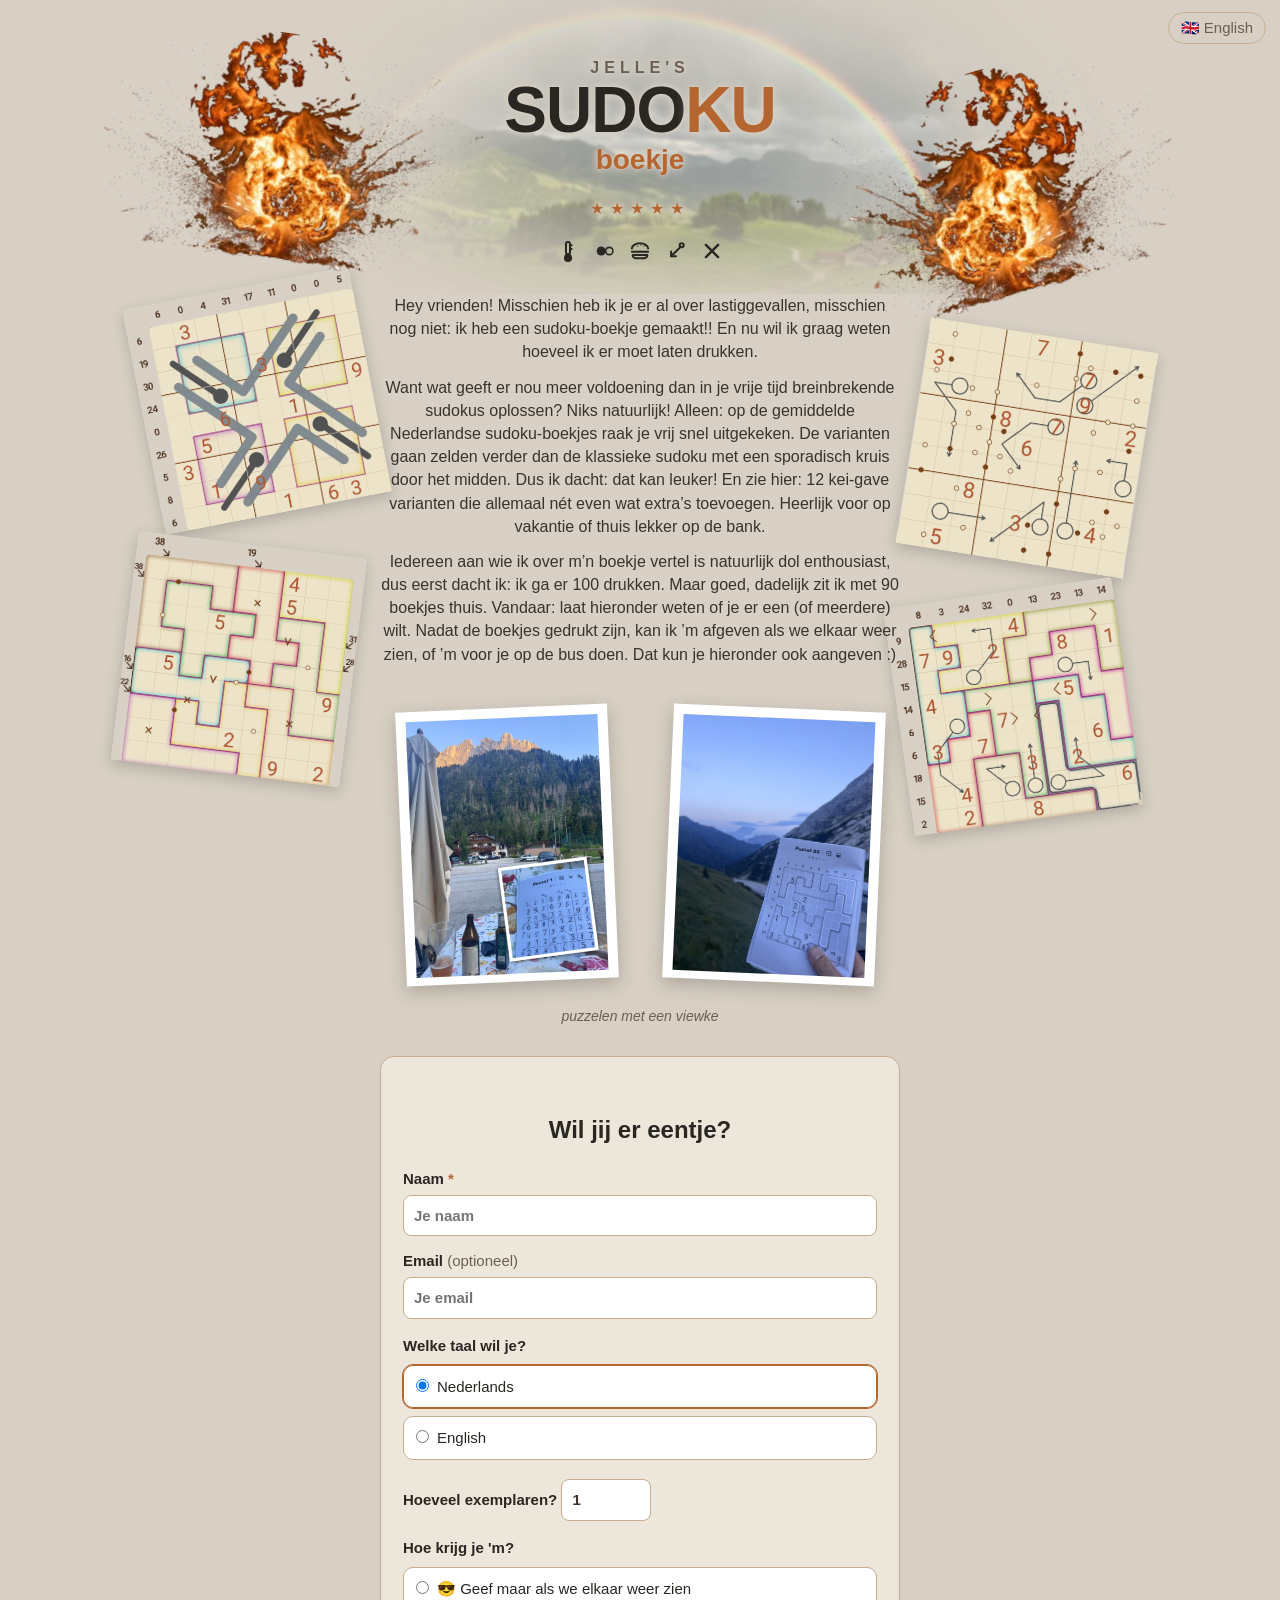
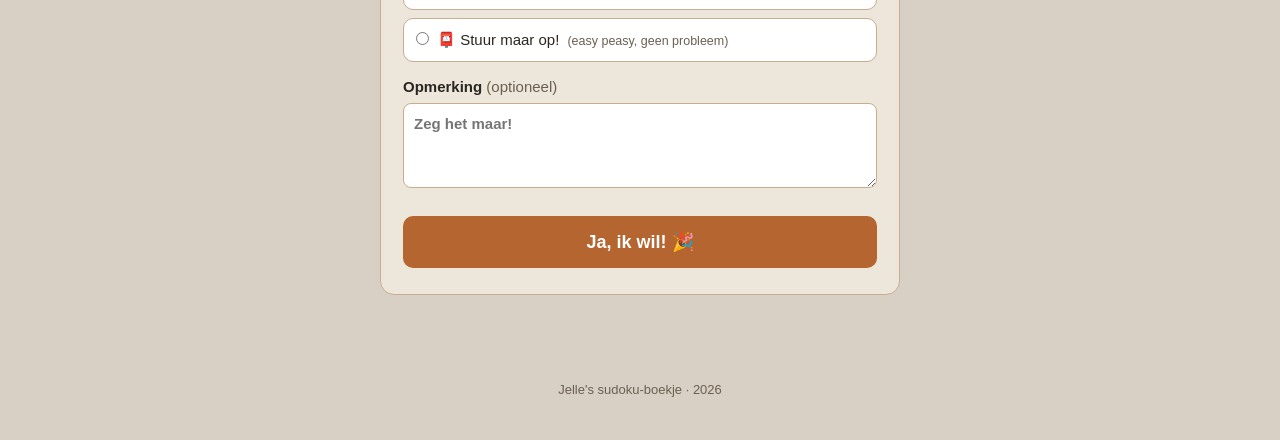
==== index.html @ 90aee845 "Detonate the cover explosions on load, then let them smoulder Each blast bursts from a point out pas" ====
<!doctype html>
<html lang="nl">
<head>
<meta charset="utf-8">
<!-- Fixed width, not device-width: phones render the laptop layout, scaled to
     fit. This width sets how large everything is on a phone: smaller number =
     more zoomed in. iOS Safari ignores initial-scale when width is a fixed value,
     so the width is the only working lever. Pinch-zoom stays available. -->
<meta name="viewport" content="width=900">
<title>Jelle's sudoku-boekje — wil jij er één?</title>
<meta property="og:title" content="Jelle's sudoku-boekje">
<meta property="og:description" content="12 kei-gave sudoku-varianten, van Ezel tot Eindbaas. Wil jij er één?">
<link rel="stylesheet" href="style.css">
</head>
<body>
<a class="lang-toggle" href="en/">🇬🇧 English</a>

<!-- Outside .cover on purpose: its overflow:hidden would clip the blasts at the
     cover's edge, so they could never expand over the intro text and grids. -->
<img class="deco deco-boom deco-boom-l" src="assets/boom.webp" alt="" aria-hidden="true">
<img class="deco deco-boom deco-boom-r" src="assets/boom.webp" alt="" aria-hidden="true">

<header class="cover">
<img class="deco deco-rainbow" src="assets/rainbow.webp" alt="" aria-hidden="true">
  <div class="cv-van">Jelle's</div>
  <div class="cv-big">SUDO<span class="o">KU</span></div>
  <div class="cv-boekje">boekje</div>
  <div class="cv-stars">★★★★★</div>
  <div class="cv-icons">
    <img src="assets/icons/thermo.svg" alt=""><img src="assets/icons/stip.svg" alt="">
    <img src="assets/icons/burger.svg" alt=""><img src="assets/icons/pijl.svg" alt="">
    <img src="assets/icons/kruis.svg" alt="">
  </div>
</header>

<main>
  <section class="intro">
    <p>Hey vrienden! Misschien heb ik je er al over lastiggevallen, misschien
      nog niet: ik heb een sudoku-boekje gemaakt!! En nu wil ik graag weten
      hoeveel ik er moet laten drukken.</p>
    <p>Want wat geeft er nou meer voldoening dan in je vrije tijd breinbrekende
      sudokus oplossen? Niks natuurlijk! Alleen: op de gemiddelde Nederlandse
      sudoku-boekjes raak je vrij snel uitgekeken. De varianten gaan zelden
      verder dan de klassieke sudoku met een sporadisch kruis door het midden.
      Dus ik dacht: dat kan leuker! En zie hier: 12 kei-gave varianten die
      allemaal nét even wat extra’s toevoegen. Heerlijk voor op vakantie of
      thuis lekker op de bank.</p>
    <p>Iedereen aan wie ik over m’n boekje vertel is natuurlijk dol enthousiast,
      dus eerst dacht ik: ik ga er 100 drukken. Maar goed, dadelijk zit ik met 90
      boekjes thuis. Vandaar: laat hieronder weten of je er een (of meerdere) wilt.
      Nadat de boekjes gedrukt zijn, kan ik ’m afgeven als we elkaar weer zien,
      of ’m voor je op de bus doen. Dat kun je hieronder ook aangeven :)</p>
  </section>

  <section class="photos">
    <figure class="polaroid">
      <img src="assets/photo.jpg" alt="Het boekje op tafel, met de bergen op de achtergrond">
    </figure>
    <figure class="polaroid">
      <img src="assets/photo-2.jpg" alt="Puzzel 35 half opgelost, omhooggehouden bij een bergpas in de schemering">
    </figure>
    <p class="photos-caption">puzzelen met een viewke</p>
  </section>

  <section class="taster">
    <h2>Een voorproefje</h2>
    <div class="grids">
      <img src="assets/grid-1.png" alt="Sudoku-variant uit het boekje: windoku met thermometers">
      <img src="assets/grid-2.png" alt="Sudoku-variant uit het boekje: puzzelception met XV en stippen">
      <img src="assets/grid-3.png" alt="Sudoku-variant uit het boekje: stippen en pijlen">
      <img src="assets/grid-4.png" alt="Sudoku-variant uit het boekje: puzzelception met burgers en groter-dan">
    </div>
  </section>

  <section class="signup panel">
    <h2>Wil jij er eentje?</h2>
    <form id="interest-form">
      <label>Naam <span class="req">*</span>
        <input name="name" required autocomplete="name" placeholder="Je naam">
      </label>
      <label>Email <span class="opt">(optioneel)</span>
        <input name="contact" autocomplete="email" placeholder="Je email">
      </label>
      <fieldset>
        <legend>Welke taal wil je?</legend>
        <label class="choice"><input type="radio" name="booklet_lang" value="nl" checked> Nederlands</label>
        <label class="choice"><input type="radio" name="booklet_lang" value="en"> English</label>
      </fieldset>
      <label>Hoeveel exemplaren?
        <input type="number" name="copies" value="1" min="1" max="10">
      </label>
      <fieldset>
        <legend>Hoe krijg je 'm?</legend>
        <label class="choice"><input type="radio" name="delivery" value="catch" required>
          😎 Geef maar als we elkaar weer zien</label>
        <label class="choice"><input type="radio" name="delivery" value="post">
          📮 Stuur maar op! <small>(easy peasy, geen probleem)</small></label>
      </fieldset>
      <div id="address-fields" hidden>
        <label>Straat + huisnummer <input name="street" autocomplete="street-address"></label>
        <label>Postcode <input name="postcode" autocomplete="postal-code"></label>
        <label>Plaats <input name="city" autocomplete="address-level2"></label>
        <label>Land <input name="country" value="Nederland" autocomplete="country-name"></label>
      </div>
      <label>Opmerking <span class="opt">(optioneel)</span>
        <textarea name="comment" rows="3" placeholder="Zeg het maar!"></textarea>
      </label>
      <div class="hp" aria-hidden="true">
        <input name="website" tabindex="-1" autocomplete="off">
      </div>
      <button type="submit">Ja, ik wil! 🎉</button>
      <p id="form-error" hidden>Oeps, dat ging mis. Probeer het nog eens,
        of stuur me gewoon even een berichtje!</p>
    </form>
    <div id="form-thanks" hidden>🎉 Gelukt! Je staat op de lijst. Dank u wel!</div>
  </section>
</main>

<footer>Jelle's sudoku-boekje · 2026</footer>
<script src="site.js"></script>
</body>
</html>
---- style.css ----
:root{
  --bg:#D8D0C4; --ink:#2A2622; --text:#3A332B; --muted:#6A5F52;
  --accent:#B5652F; --form-scale:1; --panel:#EDE6DA; --border:#C9AC8E; --faded:#B9AE9D;
  --boom-burst:2400ms;  /* bang plus cool-down; the bang itself is the first ~quarter */
  --boom-peak:1.74;     /* how far the blast swells at detonation; it always settles back to 1 */
  --boom-offset:544px;  /* distance from centre to each blast; smaller pulls them inward */
}
*{box-sizing:border-box}
body{margin:0;background:var(--bg);color:var(--text);
     font-family:"Avenir Next",Arial,sans-serif;line-height:1.45;
     /* The blasts now sit outside .cover and swell past the page edges, so the
        page itself does the horizontal cropping the cover used to do. */
     overflow-x:hidden}
main{max-width:560px;margin:0 auto;padding:0 20px 60px}

/* Sits on top of the corner bang, so it needs its own chip to stay readable. */
.lang-toggle{position:absolute;top:12px;right:14px;z-index:2;font-size:15px;
             color:var(--muted);text-decoration:none;
             background:var(--bg);border:1px solid var(--border);
             border-radius:999px;padding:4px 12px}
.lang-toggle:hover{color:var(--accent);border-color:var(--accent)}

/* Cover header: booklet cover at roughly half scale */
.cover{position:relative;text-align:center;padding:56px 16px 30px;color:var(--ink);
  overflow:hidden}
/* A rainbow rising out of the top-left corner and a comic bang top-right, both
   purely decorative. overflow:hidden on .cover is what crops them to the corner
   and keeps them from widening the page. */
/* Real photos rather than drawings. The bang is a true transparent cutout; the
   rainbow keeps its sky (a rainbow cannot be cut out — it IS sky) and instead has
   its edges faded so it melts into the page. */
.deco{position:absolute;pointer-events:none;z-index:0;height:auto}
/* Rainbow: large and deliberately faint, centred behind the wordmark. */
/* The arc's apex sits at ~41.5% of the photo, not 50%. Shifting by that as a
   percentage of the element's own width (rather than a pixel nudge) keeps the arc
   on the centre line at ANY width, mobile included. */
.deco-rainbow{width:820px;left:50%;top:-30px;
  transform:translateX(-41.5%) rotate(2deg);opacity:.55;filter:blur(1px);
  /* The cover crops whatever hangs below it, which would cut the photo's fade
     mid-way and leave a hard seam. This dissolves the bottom first. */
  -webkit-mask-image:linear-gradient(to bottom,#000 48%,transparent 86%);
  mask-image:linear-gradient(to bottom,#000 48%,transparent 86%)}
/* A blast either side of the title, each leaning against the grid below it
   (grid 1 leans -11deg, grid 3 leans +9deg). The right one is mirrored so the
   pair are not identical twins. The offsets are measured from the centre, so
   both stay clear of the letters at every width. */
/* Detonate on load, then keep smouldering. Both animations use the standalone
   scale/rotate properties, which apply ON TOP OF `transform`, so each blast keeps
   the tilt and mirror set below instead of having it overwritten per keyframe.
   z-index puts the fire in front of everything on the page, including the intro
   text and the grids, so the blast reads as being nearer the viewer. */
.deco-boom{width:384px;z-index:10;
  animation:boom-burst var(--boom-burst) ease-out both,
            boom-glow 4.5s ease-in-out infinite}
/* One animation covers the whole arc: a fast bang that overshoots well past full
   size, then a long cool-down that drifts back down and lands exactly on the
   glow's resting values, so the handover to the loop is invisible. */
@keyframes boom-burst{
  0%   {scale:.15; opacity:0; rotate:var(--boom-drift);       filter:brightness(1.75) saturate(1.5)}
  8%   {opacity:1}
  22%  {scale:var(--boom-peak); rotate:var(--boom-drift);     filter:brightness(1.5)  saturate(1.4)}
  45%  {scale:1.14;                                           filter:brightness(1.26) saturate(1.22)}
  70%  {scale:1.05;                                           filter:brightness(1.12) saturate(1.1)}
  100% {scale:1;   opacity:1; rotate:0deg;                    filter:brightness(1)    saturate(1)}
}
/* Uneven stops rather than a clean sine, so the smoulder flickers instead of
   pulsing mechanically. */
@keyframes boom-glow{
  0%,100%{scale:1;     rotate:0deg;    filter:brightness(1)    saturate(1)}
  30%    {scale:1.03;  rotate:.4deg;   filter:brightness(1.14) saturate(1.12)}
  55%    {scale:1.008; rotate:-.2deg;  filter:brightness(1.04) saturate(1.03)}
  78%    {scale:1.022; rotate:.25deg;  filter:brightness(1.1)  saturate(1.08)}
}
/* Offsets grow with the width, so the blasts stay clear of the letters. */
/* Drift direction and the stagger differ per side, so the two read as separate
   bangs and never breathe in sync afterwards. */
.deco-boom-l{top:34px;left:calc(50% - var(--boom-offset));transform:rotate(8deg);
  --boom-drift:3deg;animation-delay:0ms,var(--boom-burst)}
/* Tilted right-side-up. The steeper angle swings the low corner ~23px further
   down, so top drops 94 -> 71 to keep that corner at the same height as before,
   roughly level with where the rainbow's mask fades out. */
.deco-boom-r{top:71px;right:calc(50% - var(--boom-offset));transform:rotate(-16deg) scaleX(-1);
  /* Glow picks up the instant this side's bang ends (250ms later than the left).
     The two stay out of phase through a different loop length, not a later start,
     which would leave the blast frozen in between. */
  --boom-drift:-3deg;animation-delay:250ms,calc(var(--boom-burst) + 250ms);
  animation-duration:var(--boom-burst),5300ms}
/* Cover text paints over the decoration, plus a halo in the page colour so the
   letters keep their contrast where they cross a photo. Invisible against the
   plain background. */
.cover > div{position:relative;z-index:1;
  text-shadow:0 0 12px var(--bg),0 0 6px var(--bg),0 0 2px var(--bg)}
/* A phone cover is nearly all wordmark, so they shrink and hug the edges more. */
/* No room to flank a full-width wordmark on a phone, so the blasts tuck into the
   top corners and the rainbow still sits centred behind. */
@media(max-width:560px){
  .deco-rainbow{width:470px;top:4px;opacity:.5}
  .deco-boom{width:198px}
  .deco-boom-l{top:6px;left:-74px}
  .deco-boom-r{top:2px;right:-70px}
}
.cv-van{font-size:16px;color:var(--muted);letter-spacing:5px;
        text-transform:uppercase;font-weight:700;margin-bottom:4px}
.cv-big{font-size:64px;font-weight:800;line-height:.86;letter-spacing:-1px}
.cv-big .o{color:var(--accent)}
.cv-boekje{font-size:28px;font-weight:800;color:var(--accent);margin-top:2px}
.cv-stars{font-size:16px;letter-spacing:6px;color:var(--accent);margin-top:16px}
.cv-icons{display:flex;justify-content:center;gap:10px;margin-top:18px}
.cv-icons img{width:26px;height:26px}

.intro p{font-size:16px;margin:0 0 12px;text-align:center}

.polaroid{margin:34px auto;width:min(240px,70%);background:#fff;
  padding:10px 10px 8px;box-shadow:0 6px 18px rgba(42,38,34,.25);
  transform:rotate(-2.5deg)}
.polaroid img{width:100%;display:block}
/* Two snapshots: stacked on a phone, side by side once there is room. Opposite
   tilts so they read as a pair dropped down, not a tidy row. */
.photos{display:grid;justify-items:center}
.photos .polaroid{margin:22px 0 0}
.photos .polaroid:nth-child(2){transform:rotate(2.5deg)}
@media(min-width:520px){
  .photos{grid-template-columns:1fr 1fr;gap:8px;align-items:start}
  .photos .polaroid{width:min(240px,94%);margin:30px 0 0}
}
/* Tight under the pair, so it reads as their caption and not a stray line. */
.photos-caption{grid-column:1/-1;text-align:center;font-style:italic;
  font-size:14px;color:var(--muted);margin:10px 0 0}

.taster h2,.signup h2{font-size:24px;font-weight:800;color:var(--ink);
  text-align:center;margin:36px 0 20px}
/* Snapshots dropped on a table: every grid sits askew, none the same angle.
   Single column by default; the cap stops the grid ballooning on wide phones
   and then shrinking again when the second column arrives. */
.grids{display:grid;grid-template-columns:1fr;gap:20px;
  justify-items:center;padding:4px 0 12px}
.grids img{width:min(260px,74%);
  box-shadow:0 5px 14px rgba(42,38,34,.22);transition:transform .25s ease}
/* One angle per position — update these if the grid count changes. */
.grids img:nth-child(1){transform:rotate(-5deg) translateX(-5%)}
.grids img:nth-child(2){transform:rotate(4.5deg) translateX(5%)}
.grids img:nth-child(3){transform:rotate(3.5deg) translateX(-4%)}
.grids img:nth-child(4){transform:rotate(-4.5deg) translateX(4%)}
/* Two columns only once a tilted grid fits without corners meeting in the
   gutter. main caps at 560px, so the column is (520 - gap) / 2 = 252px; a 220px
   box turned 5.5deg spans ~241px, leaving a few px of slack either side. */
@media(min-width:560px){
  .grids{grid-template-columns:1fr 1fr;gap:30px 16px}
  .grids img{width:220px}
  .grids img:nth-child(1){transform:rotate(-5.5deg) translateY(6px)}
  .grids img:nth-child(2){transform:rotate(4deg) translateY(-9px)}
  .grids img:nth-child(3){transform:rotate(3deg) translateY(4px)}
  .grids img:nth-child(4){transform:rotate(-4.5deg) translateY(-6px)}
}
/* Wide screens only: the text column is capped at 560px, so a laptop leaves
   ~300px of empty margin either side. Tuck the grids into that margin around the
   intro, turned harder, overlapping the column edge but stopping inside its
   padding so no letters end up on top of a grid. The heading goes away since
   they are decoration here, not a gallery. 1120px is the width where the
   outermost rotated corner still clears the viewport edge.
   Phones get this layout too, and that is deliberate: the fixed 1120px viewport
   means a phone always satisfies this test, so it sees the same scattered
   arrangement shrunk down. Do not gate this on pointer or hover capability. */
/* Same idea at the phone's 900px viewport, where only ~170px of margin exists
   either side: smaller grids, pulled closer. The 1120 block below overrides these
   with the roomier laptop values. */
@media(min-width:900px){
  main{position:relative}
  .taster h2{display:none}
  .taster{margin-top:0}
  .grids{display:block;padding:0;height:0}
  .grids img{position:absolute;width:145px;transition:transform .3s ease}
  .grids img:nth-child(1){top:-8px;   left:-140px; transform:rotate(-11deg)}
  .grids img:nth-child(2){top:250px;  left:-150px; transform:rotate(7deg)}
  .grids img:nth-child(3){top:40px;   right:-145px;transform:rotate(9deg)}
  .grids img:nth-child(4){top:298px;  right:-135px;transform:rotate(-8deg)}
}
@media(min-width:1120px){
  main{position:relative}
  /* Slightly narrower pair here, so the tilted photo corners keep clear of the
     grids now sitting in the margins. */
  .photos .polaroid{width:min(212px,94%)}
  .photos{gap:14px}
  .intro p{position:relative;z-index:1}
  .taster h2{display:none}
  .taster{margin-top:0}
  .grids{display:block;padding:0;height:0}
  .grids img{position:absolute;width:230px;transition:transform .3s ease}
  .grids img:nth-child(1){top:-8px;   left:-218px; transform:rotate(-11deg)}
  .grids img:nth-child(2){top:250px;  left:-236px; transform:rotate(7deg)}
  .grids img:nth-child(3){top:40px;   right:-222px;transform:rotate(9deg)}
  .grids img:nth-child(4){top:298px;  right:-208px;transform:rotate(-8deg)}
}
/* Straighten on hover, so a curious mouse gets a readable grid. Pointer devices
   only: on a phone :hover latches after a tap and the grid stays crooked-fixed. */
@media(hover:hover){.grids img:hover{transform:rotate(0) scale(1.03)}}
@media(prefers-reduced-motion:reduce){
  .grids img{transition:none}
  /* Blasts render in their final state: no detonation, no smoulder. */
  .deco-boom{animation:none}
}

.panel{background:var(--panel);border:1.5px solid var(--border);
  border-radius:14px;padding:20px 22px 26px;margin-top:30px}
form label{display:block;margin:14px 0 0;font-weight:700;color:var(--ink);font-size:15px}
form .opt{font-weight:400;color:var(--muted)} form .req{color:var(--accent)}
input,textarea{width:100%;margin-top:5px;padding:9px 10px;font:inherit;
  color:var(--text);background:#fff;border:1.3px solid var(--border);border-radius:8px}
input:focus,textarea:focus{outline:2px solid var(--accent);border-color:var(--accent)}
fieldset{border:none;margin:16px 0 0;padding:0}
legend{font-weight:700;color:var(--ink);font-size:15px;padding:0}
fieldset label{font-weight:400;margin:8px 0 0}
.choice{display:flex;gap:8px;align-items:baseline;background:#fff;
  border:1.3px solid var(--border);border-radius:10px;padding:10px 12px;cursor:pointer}
.choice:has(input:checked){border-color:var(--accent);outline:1.5px solid var(--accent)}
.choice input{width:auto;margin:0} .choice small{color:var(--muted)}
#address-fields{margin-top:4px;padding-left:10px;border-left:3px solid var(--border)}
input[type=number]{width:90px}
button[type=submit]{display:block;width:100%;margin-top:22px;padding:13px;
  font:inherit;font-size:18px;font-weight:800;color:#fff;cursor:pointer;
  background:var(--accent);border:none;border-radius:10px}
button[type=submit]:disabled{opacity:.6;cursor:wait}
#form-error{color:#a03123;font-weight:700;margin:12px 0 0}
#form-thanks{text-align:center;font-size:20px;font-weight:800;color:var(--ink);padding:26px 0}
.hp{position:absolute;left:-5000px;top:-5000px}

/* On a phone the whole 900px page is squeezed, so the form is scaled back up by
   the factor site.js measures. Sizes are written as the size we want RENDERED
   times that factor, so portrait, landscape and every screen size land the same.
   The panel also breaks out of the 560px text column: at 520px it would render
   only ~180px wide on a phone, which no font size can make typeable. */
.small-screen{--form-scale:var(--form-scale-base, 1)}
/* The blast peaks twice as large on a phone, where the whole page is shrunk to fit
   and a laptop-sized detonation reads as a flicker in the corner. It still settles
   back to the same resting size. */
.small-screen{--boom-peak:2.9;--boom-offset:435px}
/* Left blast sits a touch lower here, so the pair are not level on the phone. */
.small-screen .deco-boom-l{top:46px}
/* The signup section runs 20% below that: still typeable, less dominant. Scoped
   as a variable so everything in it scales together, and so the shared
   photos-caption below keeps the page-wide factor. Width and offset shrink with
   it, staying centred in the 900px layout. */
.small-screen .signup{--form-scale:calc(var(--form-scale-base, 1) * 0.8);
  width:688px;margin-left:-84px;
  padding:calc(20px * var(--form-scale)) calc(22px * var(--form-scale))
          calc(26px * var(--form-scale));
  border-radius:calc(14px * var(--form-scale))}
.small-screen .signup h2{font-size:calc(24px * var(--form-scale));
  margin:0 0 calc(20px * var(--form-scale))}
.small-screen form label,.small-screen legend{font-size:calc(15px * var(--form-scale));
  margin-top:calc(14px * var(--form-scale))}
.small-screen input,.small-screen textarea{font-size:calc(16px * var(--form-scale));
  padding:calc(9px * var(--form-scale)) calc(10px * var(--form-scale));
  border-radius:calc(8px * var(--form-scale));margin-top:calc(5px * var(--form-scale))}
.small-screen input[type=number]{width:calc(90px * var(--form-scale))}
.small-screen .choice{padding:calc(10px * var(--form-scale)) calc(12px * var(--form-scale));
  border-radius:calc(10px * var(--form-scale));gap:calc(8px * var(--form-scale))}
.small-screen .choice input{width:calc(16px * var(--form-scale));
  height:calc(16px * var(--form-scale))}
.small-screen button[type=submit]{font-size:calc(18px * var(--form-scale));
  padding:calc(13px * var(--form-scale));border-radius:calc(10px * var(--form-scale));
  margin-top:calc(22px * var(--form-scale))}
.small-screen #form-error{font-size:calc(15px * var(--form-scale))}
.small-screen #form-thanks{font-size:calc(20px * var(--form-scale));
  padding:calc(26px * var(--form-scale)) 0}
.small-screen .photos-caption{font-size:calc(14px * var(--form-scale))}

.confetti{position:fixed;inset:0;pointer-events:none;z-index:99}
footer{text-align:center;color:var(--muted);font-size:13px;padding:26px 0 40px}
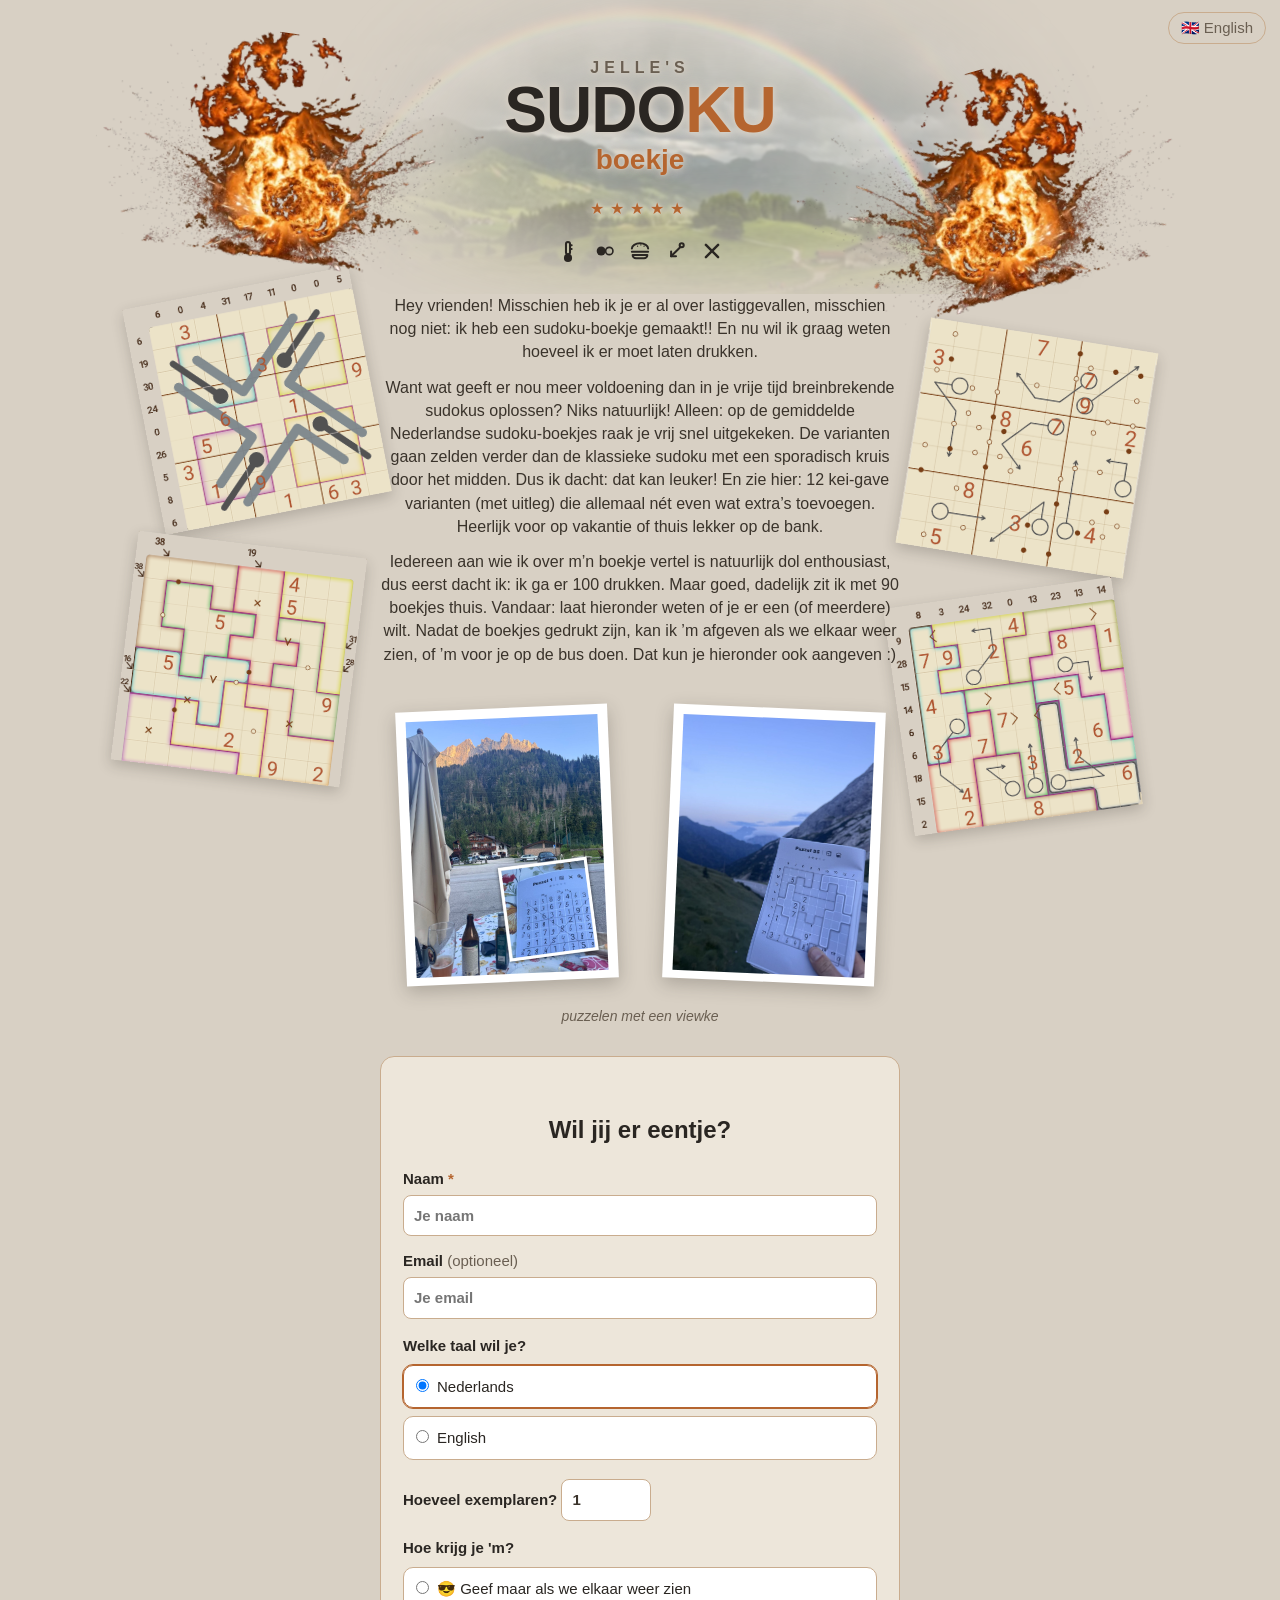
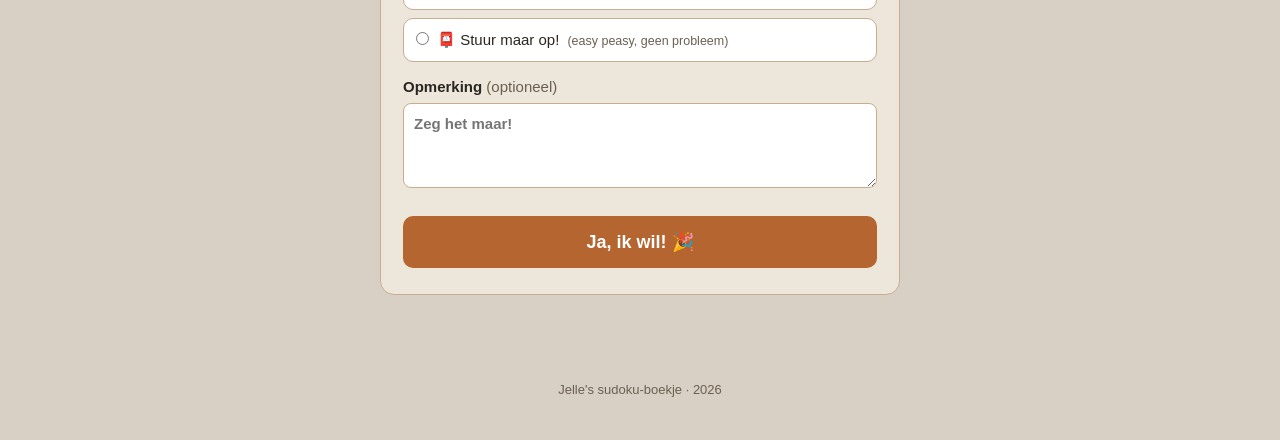
==== commit dae35d87: "Mention the variants come with instructions; drop "seriously"" ====
--- a/index.html
+++ b/index.html
@@ -42,9 +42,9 @@
       sudokus oplossen? Niks natuurlijk! Alleen: op de gemiddelde Nederlandse
       sudoku-boekjes raak je vrij snel uitgekeken. De varianten gaan zelden
       verder dan de klassieke sudoku met een sporadisch kruis door het midden.
-      Dus ik dacht: dat kan leuker! En zie hier: 12 kei-gave varianten die
-      allemaal nét even wat extra’s toevoegen. Heerlijk voor op vakantie of
-      thuis lekker op de bank.</p>
+      Dus ik dacht: dat kan leuker! En zie hier: 12 kei-gave varianten (met
+      uitleg) die allemaal nét even wat extra’s toevoegen. Heerlijk voor op
+      vakantie of thuis lekker op de bank.</p>
     <p>Iedereen aan wie ik over m’n boekje vertel is natuurlijk dol enthousiast,
       dus eerst dacht ik: ik ga er 100 drukken. Maar goed, dadelijk zit ik met 90
       boekjes thuis. Vandaar: laat hieronder weten of je er een (of meerdere) wilt.
--- a/style.css
+++ b/style.css
@@ -234,14 +234,16 @@
    and a laptop-sized detonation reads as a flicker in the corner. It still settles
    back to the same resting size. */
 .small-screen{--boom-peak:2.9;--boom-offset:435px}
-/* Left blast sits a touch lower here, so the pair are not level on the phone. */
-.small-screen .deco-boom-l{top:46px}
+/* Both sit a little higher than on a laptop, and the left one stays lower than the
+   right so the pair are not level. */
+.small-screen .deco-boom-l{top:31px}
+.small-screen .deco-boom-r{top:56px}
 /* The signup section runs 20% below that: still typeable, less dominant. Scoped
    as a variable so everything in it scales together, and so the shared
    photos-caption below keeps the page-wide factor. Width and offset shrink with
    it, staying centred in the 900px layout. */
-.small-screen .signup{--form-scale:calc(var(--form-scale-base, 1) * 0.8);
-  width:688px;margin-left:-84px;
+.small-screen .signup{--form-scale:calc(var(--form-scale-base, 1) * 0.64);
+  width:550px;margin-left:-15px;
   padding:calc(20px * var(--form-scale)) calc(22px * var(--form-scale))
           calc(26px * var(--form-scale));
   border-radius:calc(14px * var(--form-scale))}
@@ -263,7 +265,7 @@
 .small-screen #form-error{font-size:calc(15px * var(--form-scale))}
 .small-screen #form-thanks{font-size:calc(20px * var(--form-scale));
   padding:calc(26px * var(--form-scale)) 0}
-.small-screen .photos-caption{font-size:calc(14px * var(--form-scale))}
+.small-screen .photos-caption{font-size:calc(14px * var(--form-scale) * 0.8)}
 
 .confetti{position:fixed;inset:0;pointer-events:none;z-index:99}
 footer{text-align:center;color:var(--muted);font-size:13px;padding:26px 0 40px}
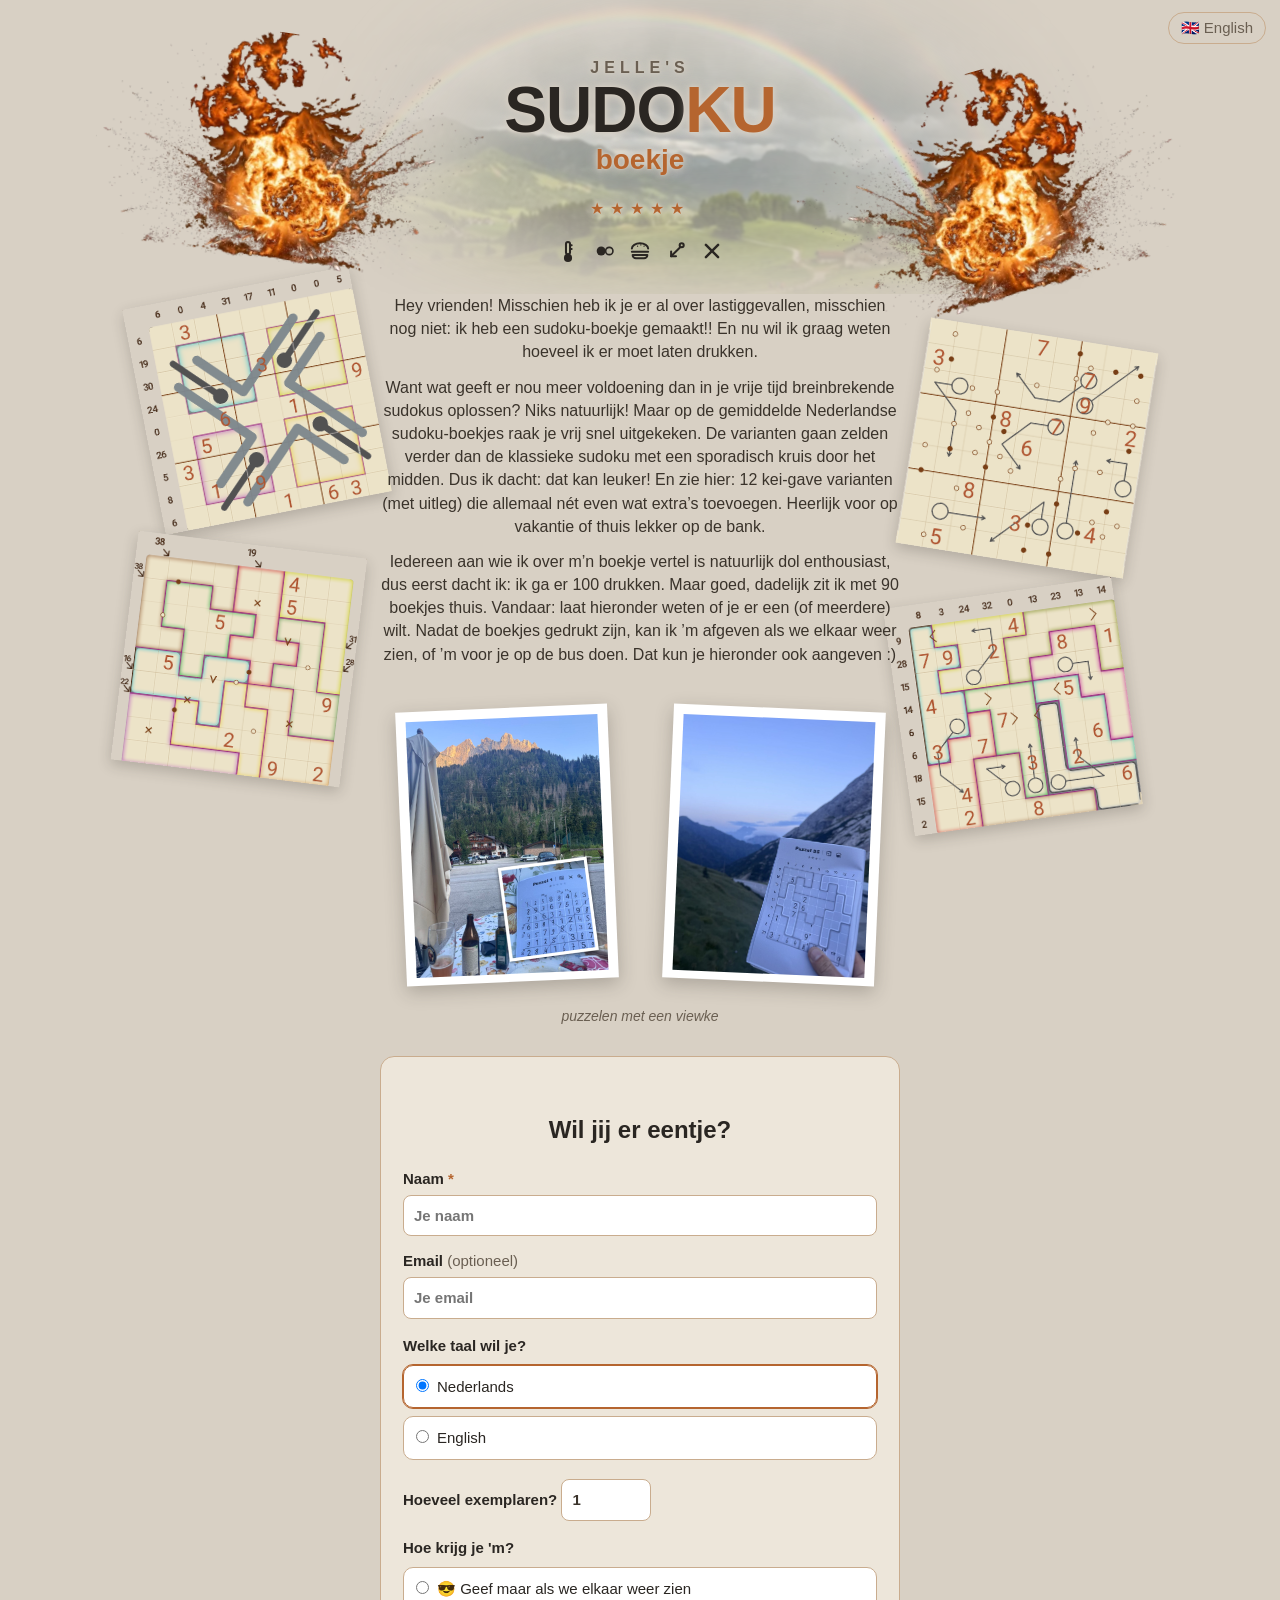
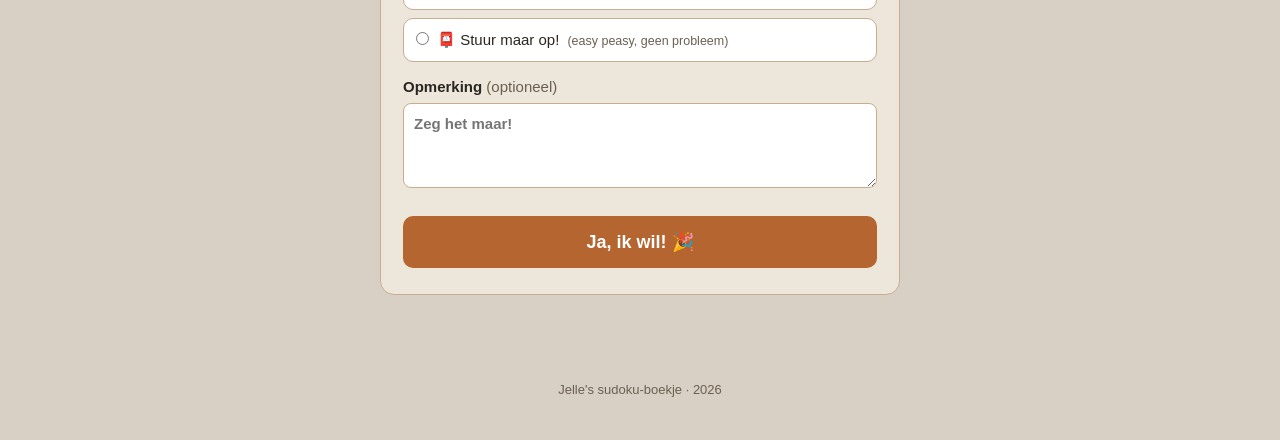
==== commit 69919862: "Use "maar"/"but" instead of a colon after the rhetorical question" ====
--- a/index.html
+++ b/index.html
@@ -39,7 +39,7 @@
       nog niet: ik heb een sudoku-boekje gemaakt!! En nu wil ik graag weten
       hoeveel ik er moet laten drukken.</p>
     <p>Want wat geeft er nou meer voldoening dan in je vrije tijd breinbrekende
-      sudokus oplossen? Niks natuurlijk! Alleen: op de gemiddelde Nederlandse
+      sudokus oplossen? Niks natuurlijk! Maar op de gemiddelde Nederlandse
       sudoku-boekjes raak je vrij snel uitgekeken. De varianten gaan zelden
       verder dan de klassieke sudoku met een sporadisch kruis door het midden.
       Dus ik dacht: dat kan leuker! En zie hier: 12 kei-gave varianten (met
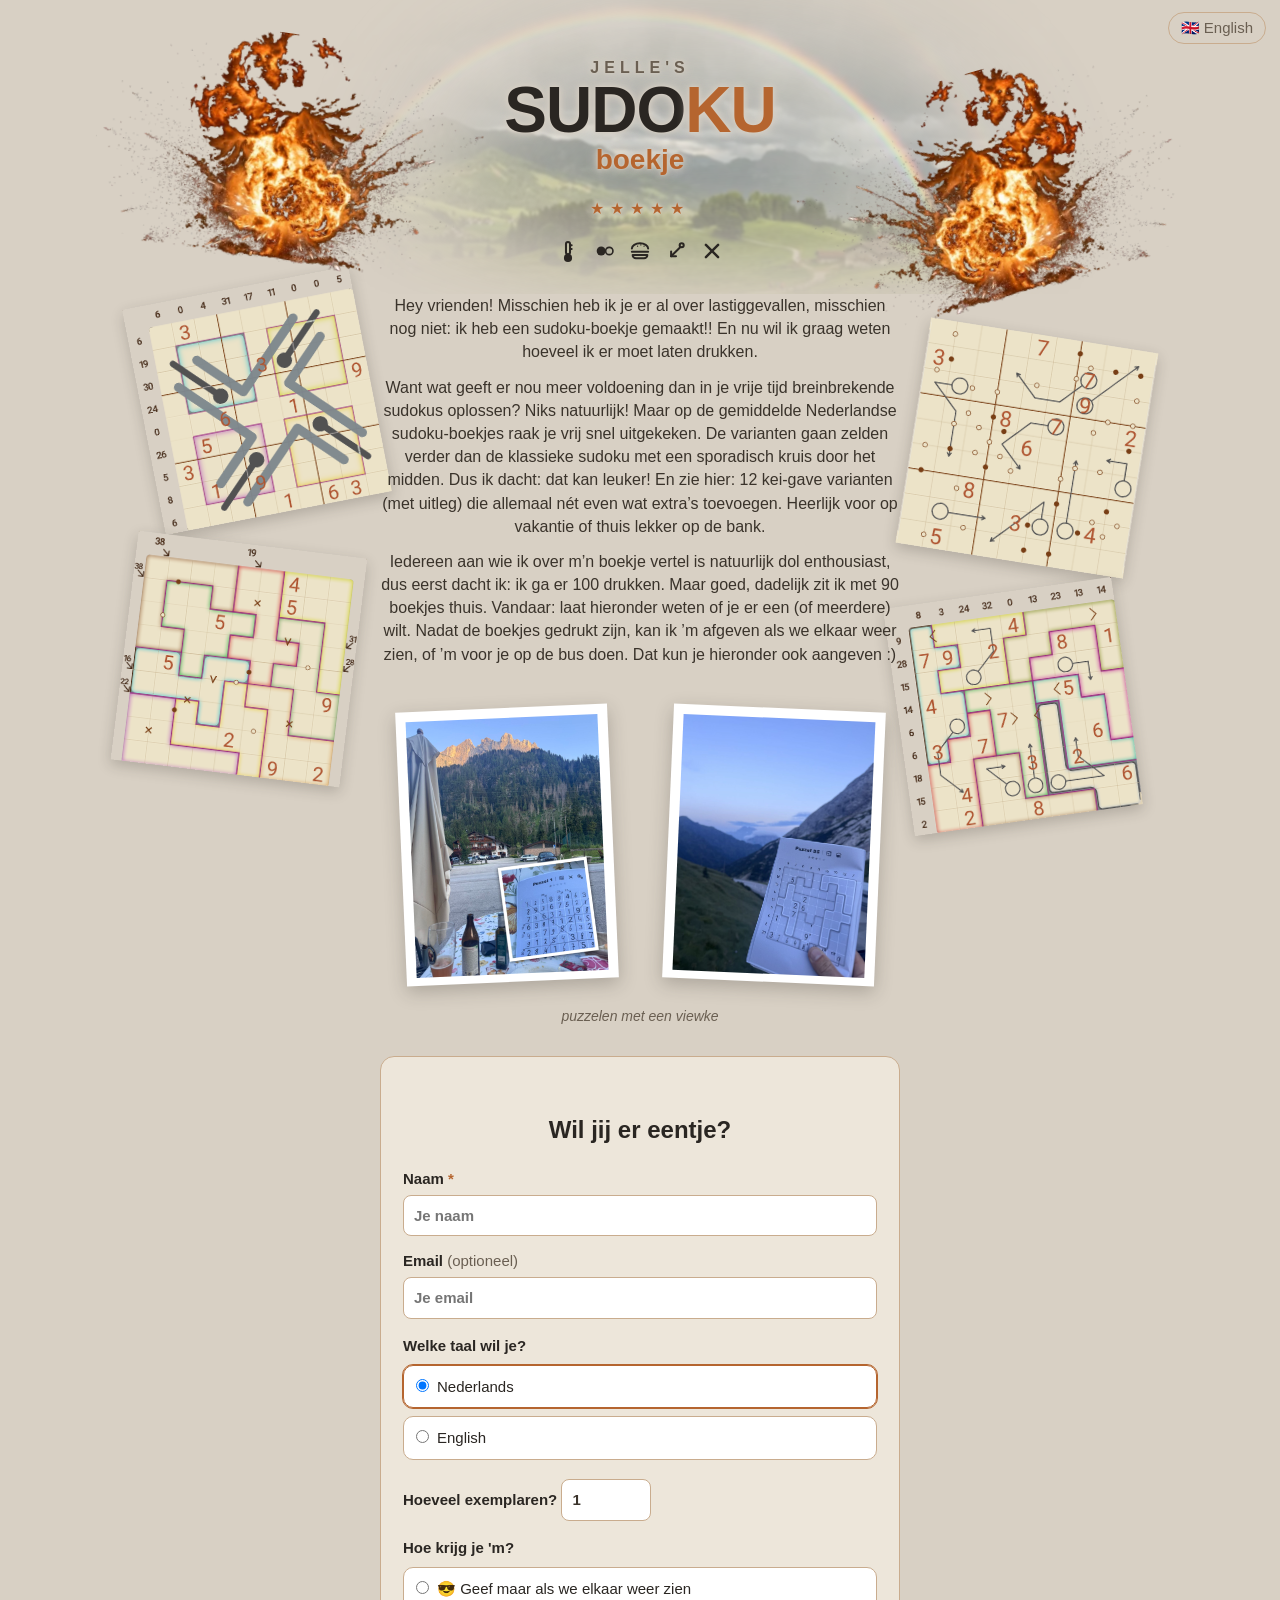
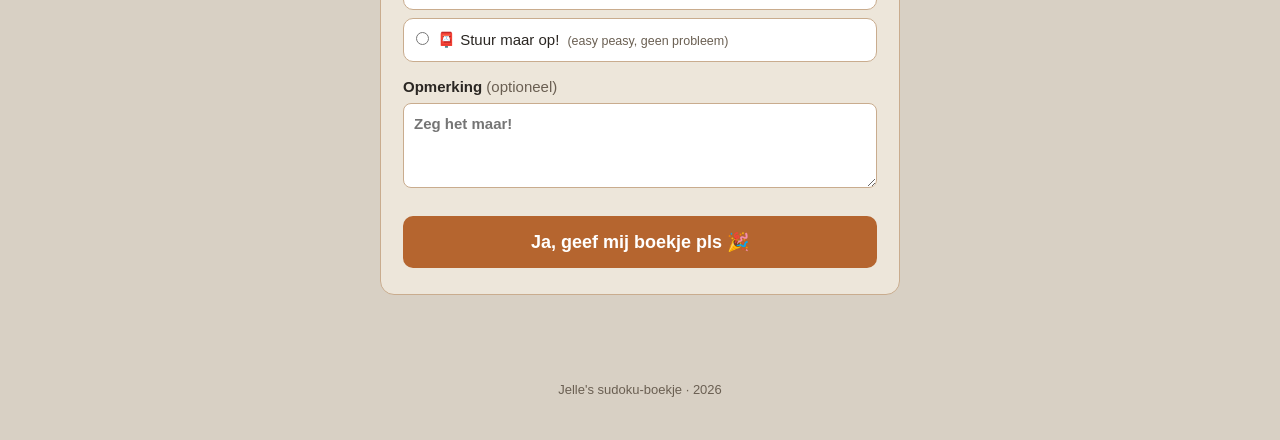
==== commit 9afc9466: "Cheekier submit button on the Dutch page" ====
--- a/index.html
+++ b/index.html
@@ -108,7 +108,7 @@
       <div class="hp" aria-hidden="true">
         <input name="website" tabindex="-1" autocomplete="off">
       </div>
-      <button type="submit">Ja, ik wil! 🎉</button>
+      <button type="submit">Ja, geef mij boekje pls 🎉</button>
       <p id="form-error" hidden>Oeps, dat ging mis. Probeer het nog eens,
         of stuur me gewoon even een berichtje!</p>
     </form>
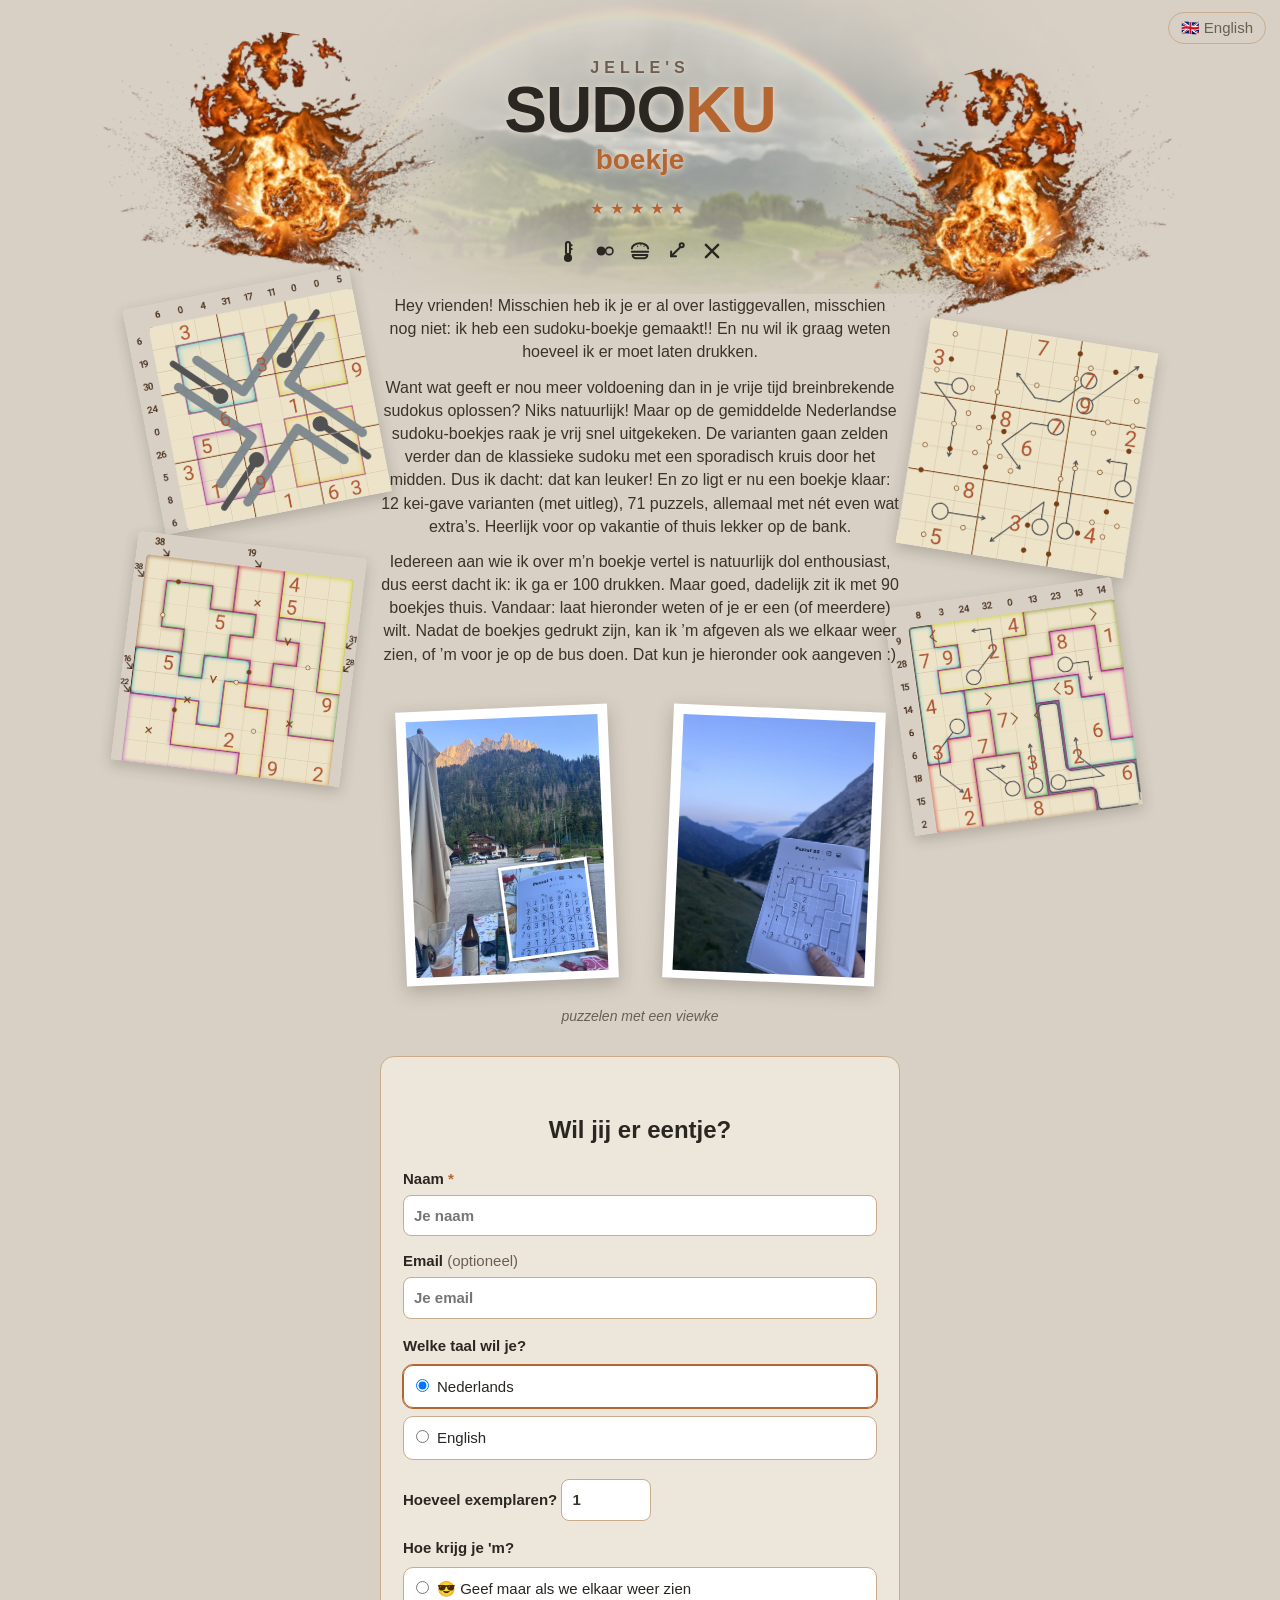
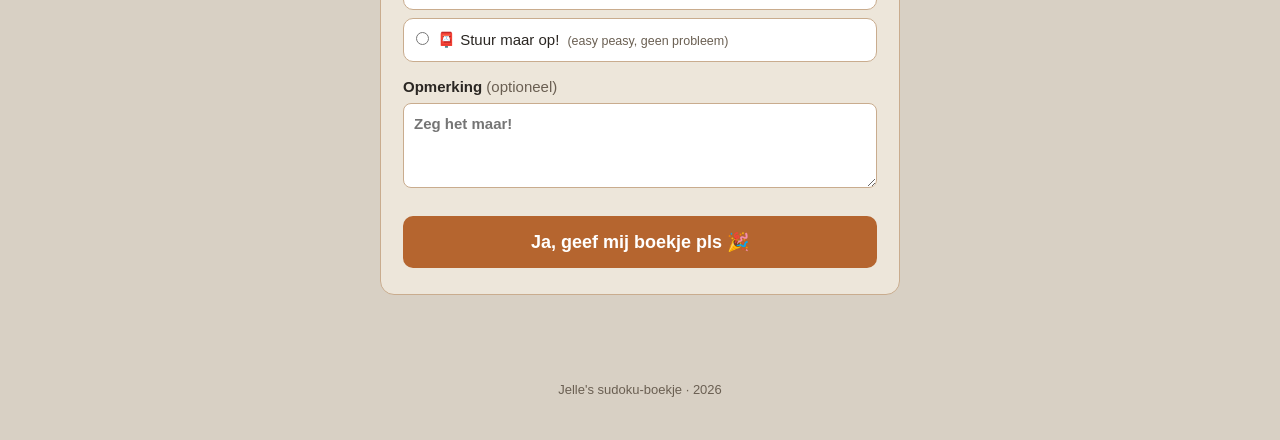
==== commit aaf33e2a: "Say the booklet is ready and name the puzzle count "Zie hier" promised a reveal the page does not de" ====
--- a/index.html
+++ b/index.html
@@ -42,9 +42,9 @@
       sudokus oplossen? Niks natuurlijk! Maar op de gemiddelde Nederlandse
       sudoku-boekjes raak je vrij snel uitgekeken. De varianten gaan zelden
       verder dan de klassieke sudoku met een sporadisch kruis door het midden.
-      Dus ik dacht: dat kan leuker! En zie hier: 12 kei-gave varianten (met
-      uitleg) die allemaal nét even wat extra’s toevoegen. Heerlijk voor op
-      vakantie of thuis lekker op de bank.</p>
+      Dus ik dacht: dat kan leuker! En zo ligt er nu een boekje klaar: 12
+      kei-gave varianten (met uitleg), 71 puzzels, allemaal met nét even wat
+      extra’s. Heerlijk voor op vakantie of thuis lekker op de bank.</p>
     <p>Iedereen aan wie ik over m’n boekje vertel is natuurlijk dol enthousiast,
       dus eerst dacht ik: ik ga er 100 drukken. Maar goed, dadelijk zit ik met 90
       boekjes thuis. Vandaar: laat hieronder weten of je er een (of meerdere) wilt.
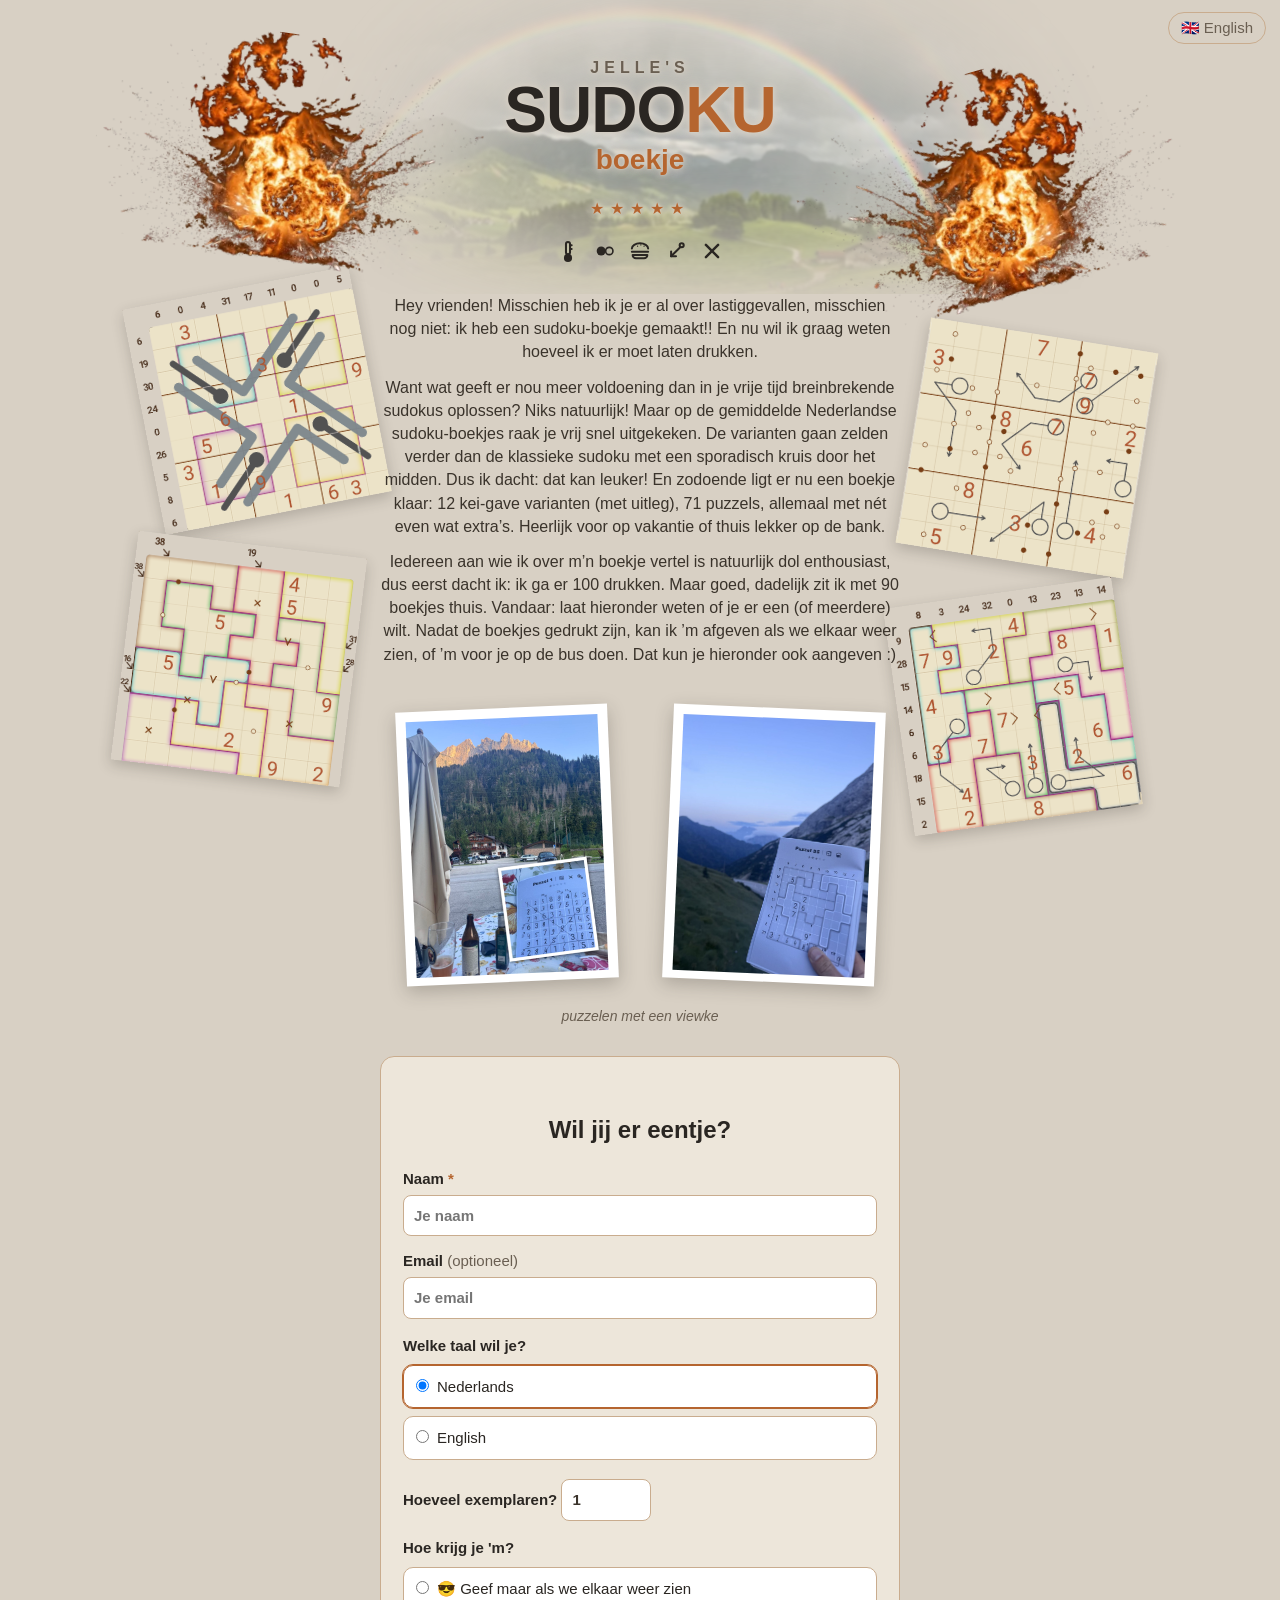
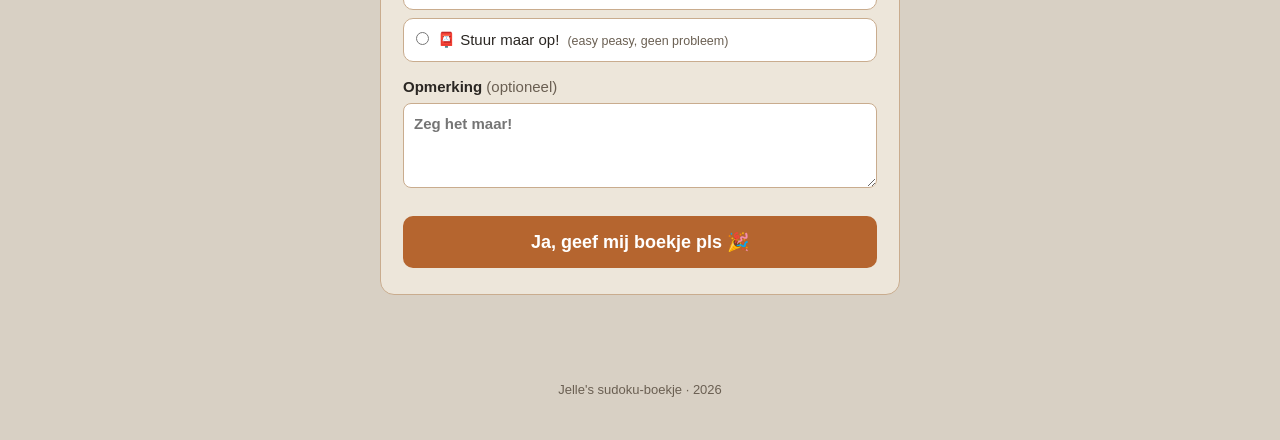
==== commit 4b55cf7b: "Use "zodoende"" ====
--- a/index.html
+++ b/index.html
@@ -42,7 +42,7 @@
       sudokus oplossen? Niks natuurlijk! Maar op de gemiddelde Nederlandse
       sudoku-boekjes raak je vrij snel uitgekeken. De varianten gaan zelden
       verder dan de klassieke sudoku met een sporadisch kruis door het midden.
-      Dus ik dacht: dat kan leuker! En zo ligt er nu een boekje klaar: 12
+      Dus ik dacht: dat kan leuker! En zodoende ligt er nu een boekje klaar: 12
       kei-gave varianten (met uitleg), 71 puzzels, allemaal met nét even wat
       extra’s. Heerlijk voor op vakantie of thuis lekker op de bank.</p>
     <p>Iedereen aan wie ik over m’n boekje vertel is natuurlijk dol enthousiast,
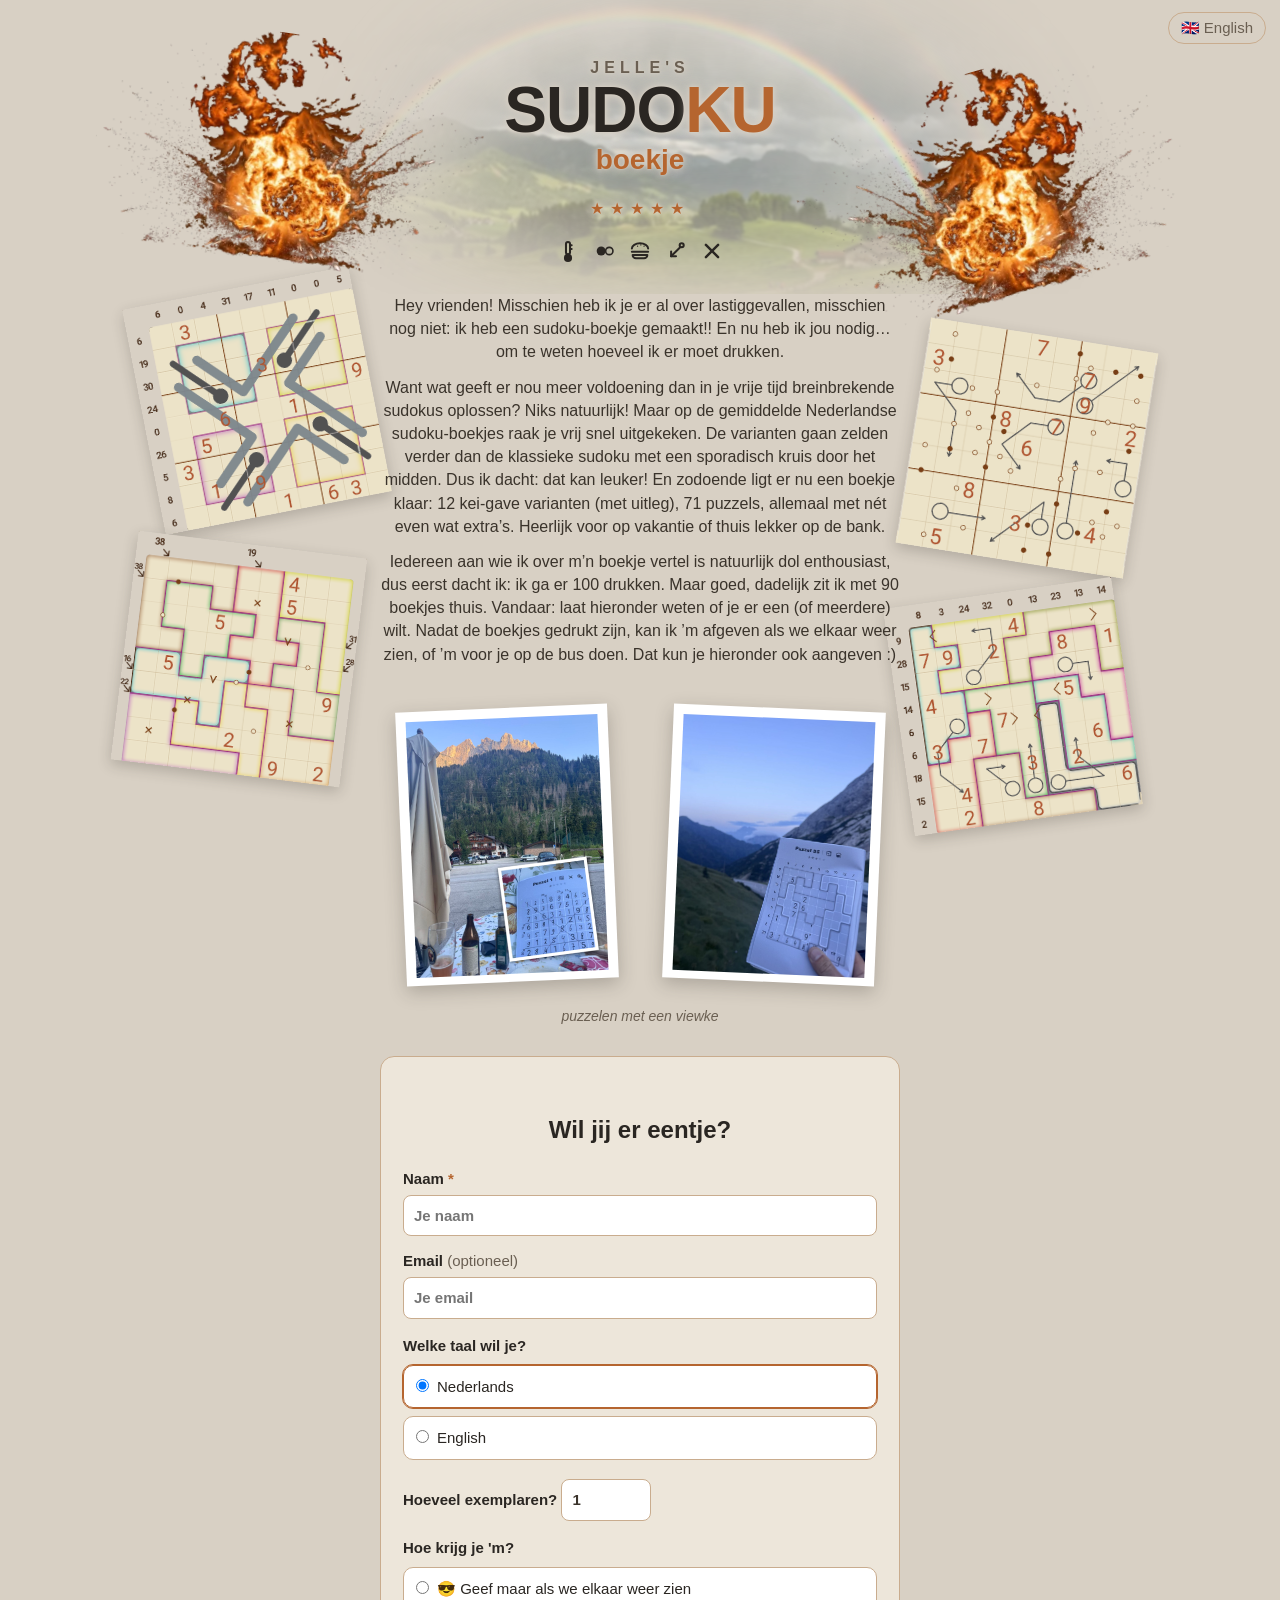
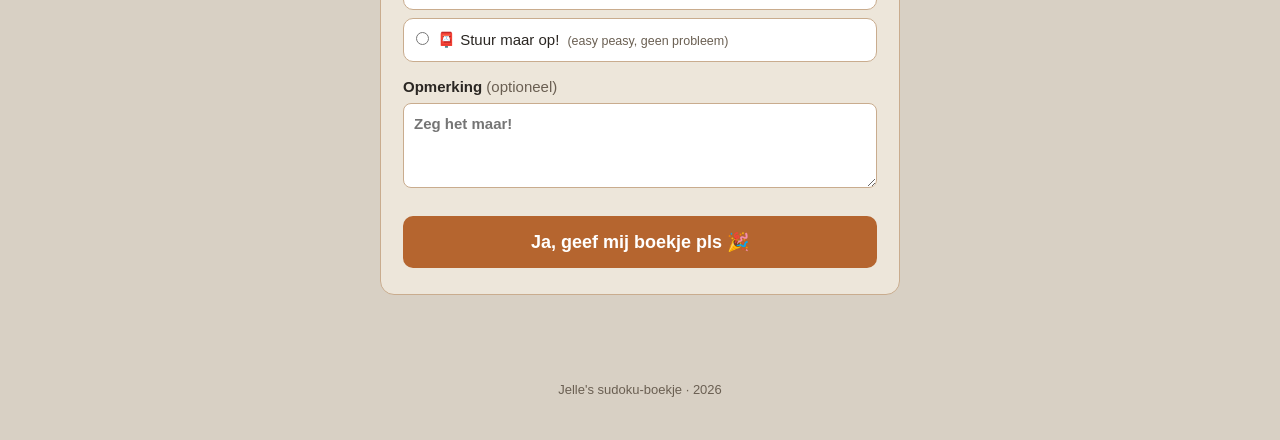
==== commit 63c95b45: "Make the ask personal: "en nu heb ik jou nodig"" ====
--- a/index.html
+++ b/index.html
@@ -36,8 +36,8 @@
 <main>
   <section class="intro">
     <p>Hey vrienden! Misschien heb ik je er al over lastiggevallen, misschien
-      nog niet: ik heb een sudoku-boekje gemaakt!! En nu wil ik graag weten
-      hoeveel ik er moet laten drukken.</p>
+      nog niet: ik heb een sudoku-boekje gemaakt!! En nu heb ik jou nodig… om te
+      weten hoeveel ik er moet drukken.</p>
     <p>Want wat geeft er nou meer voldoening dan in je vrije tijd breinbrekende
       sudokus oplossen? Niks natuurlijk! Maar op de gemiddelde Nederlandse
       sudoku-boekjes raak je vrij snel uitgekeken. De varianten gaan zelden
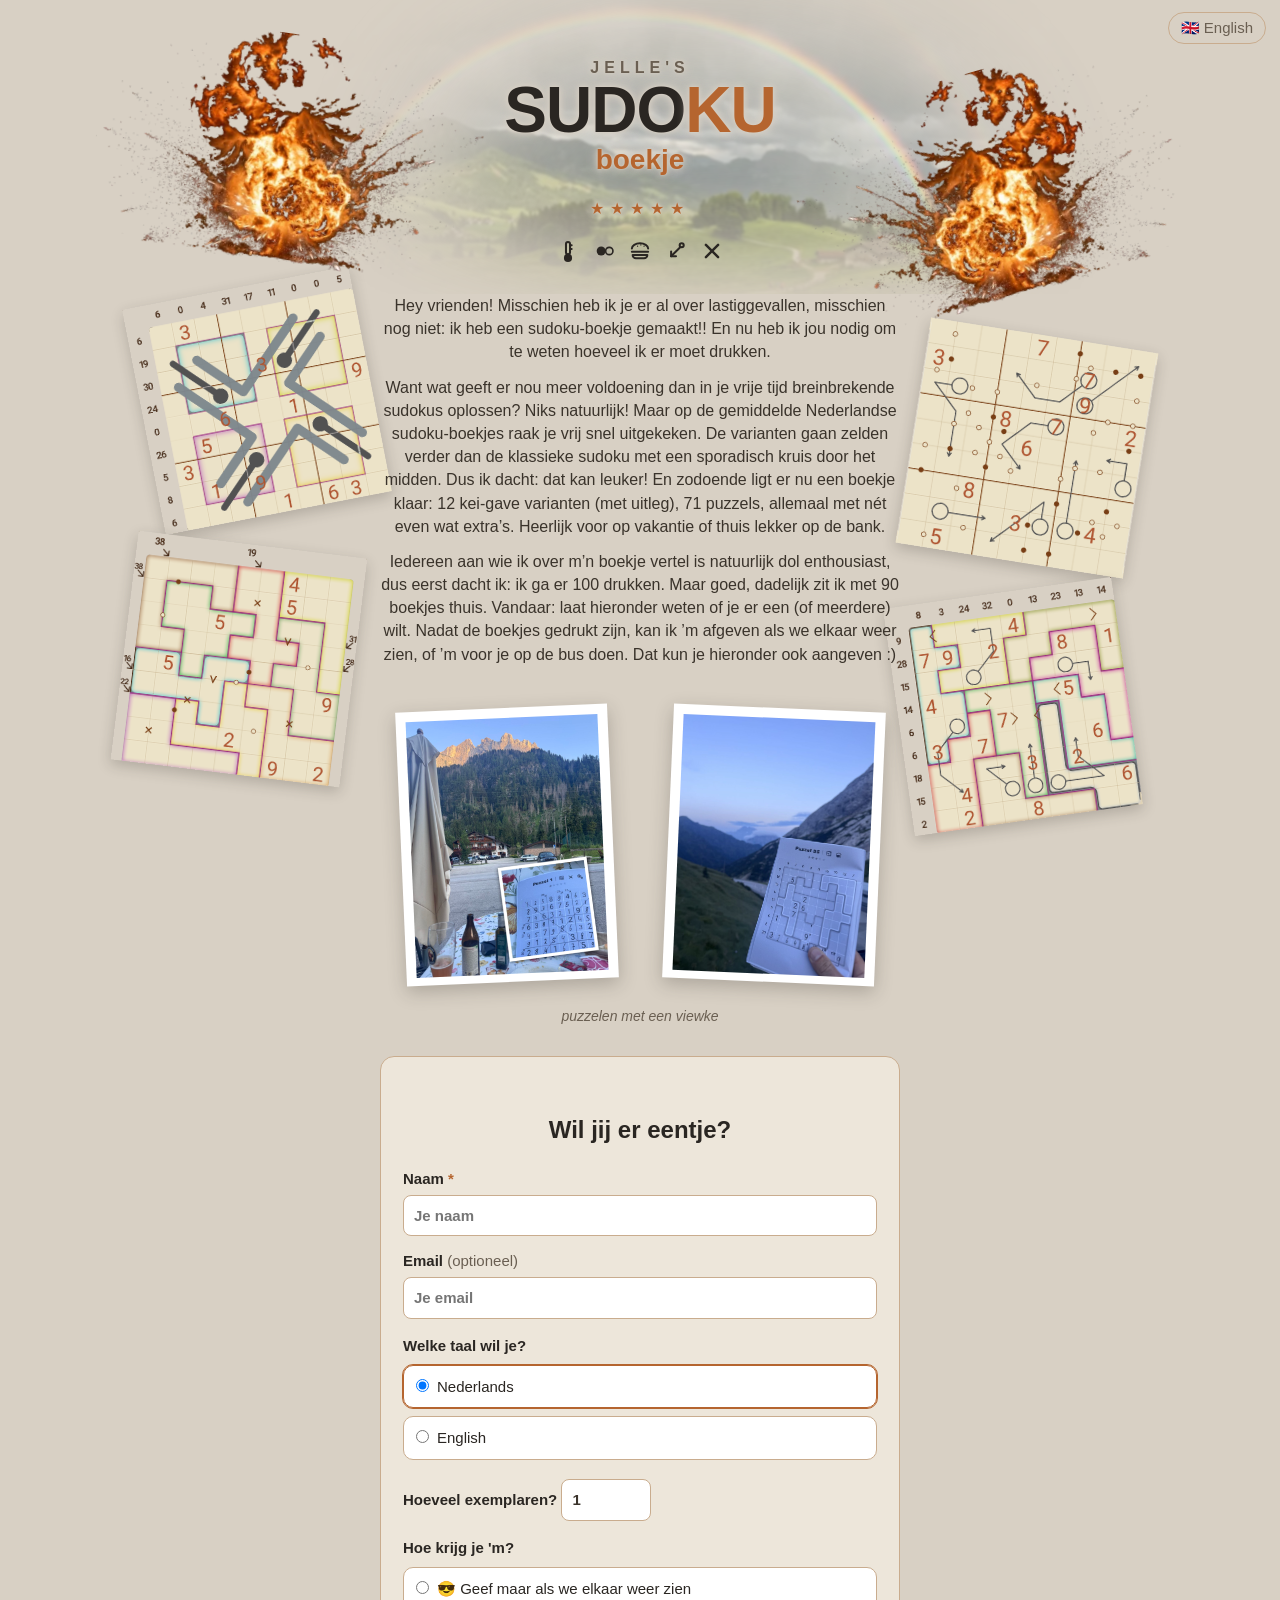
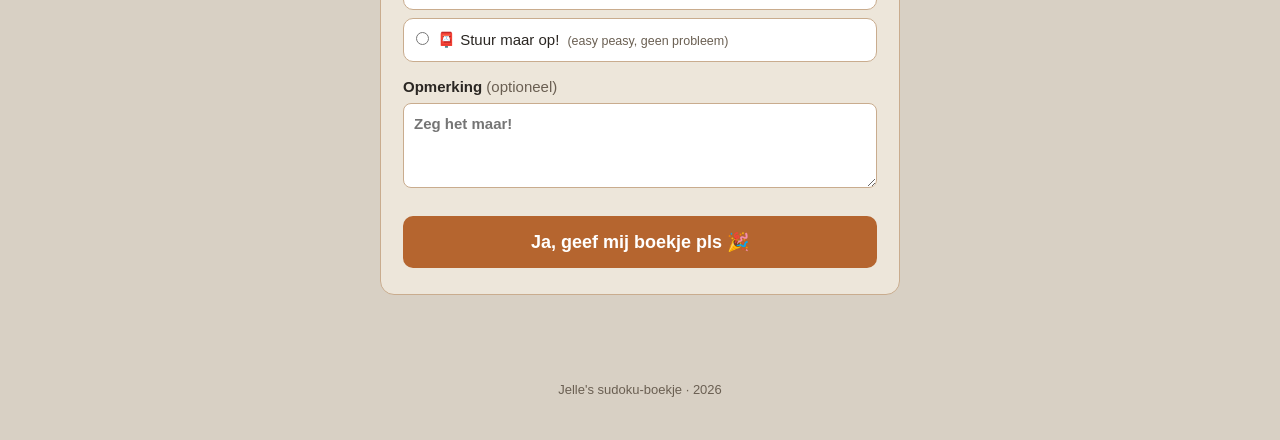
==== commit 2c6f07d7: "Drop the ellipsis from the ask" ====
--- a/index.html
+++ b/index.html
@@ -36,7 +36,7 @@
 <main>
   <section class="intro">
     <p>Hey vrienden! Misschien heb ik je er al over lastiggevallen, misschien
-      nog niet: ik heb een sudoku-boekje gemaakt!! En nu heb ik jou nodig… om te
+      nog niet: ik heb een sudoku-boekje gemaakt!! En nu heb ik jou nodig om te
       weten hoeveel ik er moet drukken.</p>
     <p>Want wat geeft er nou meer voldoening dan in je vrije tijd breinbrekende
       sudokus oplossen? Niks natuurlijk! Maar op de gemiddelde Nederlandse
